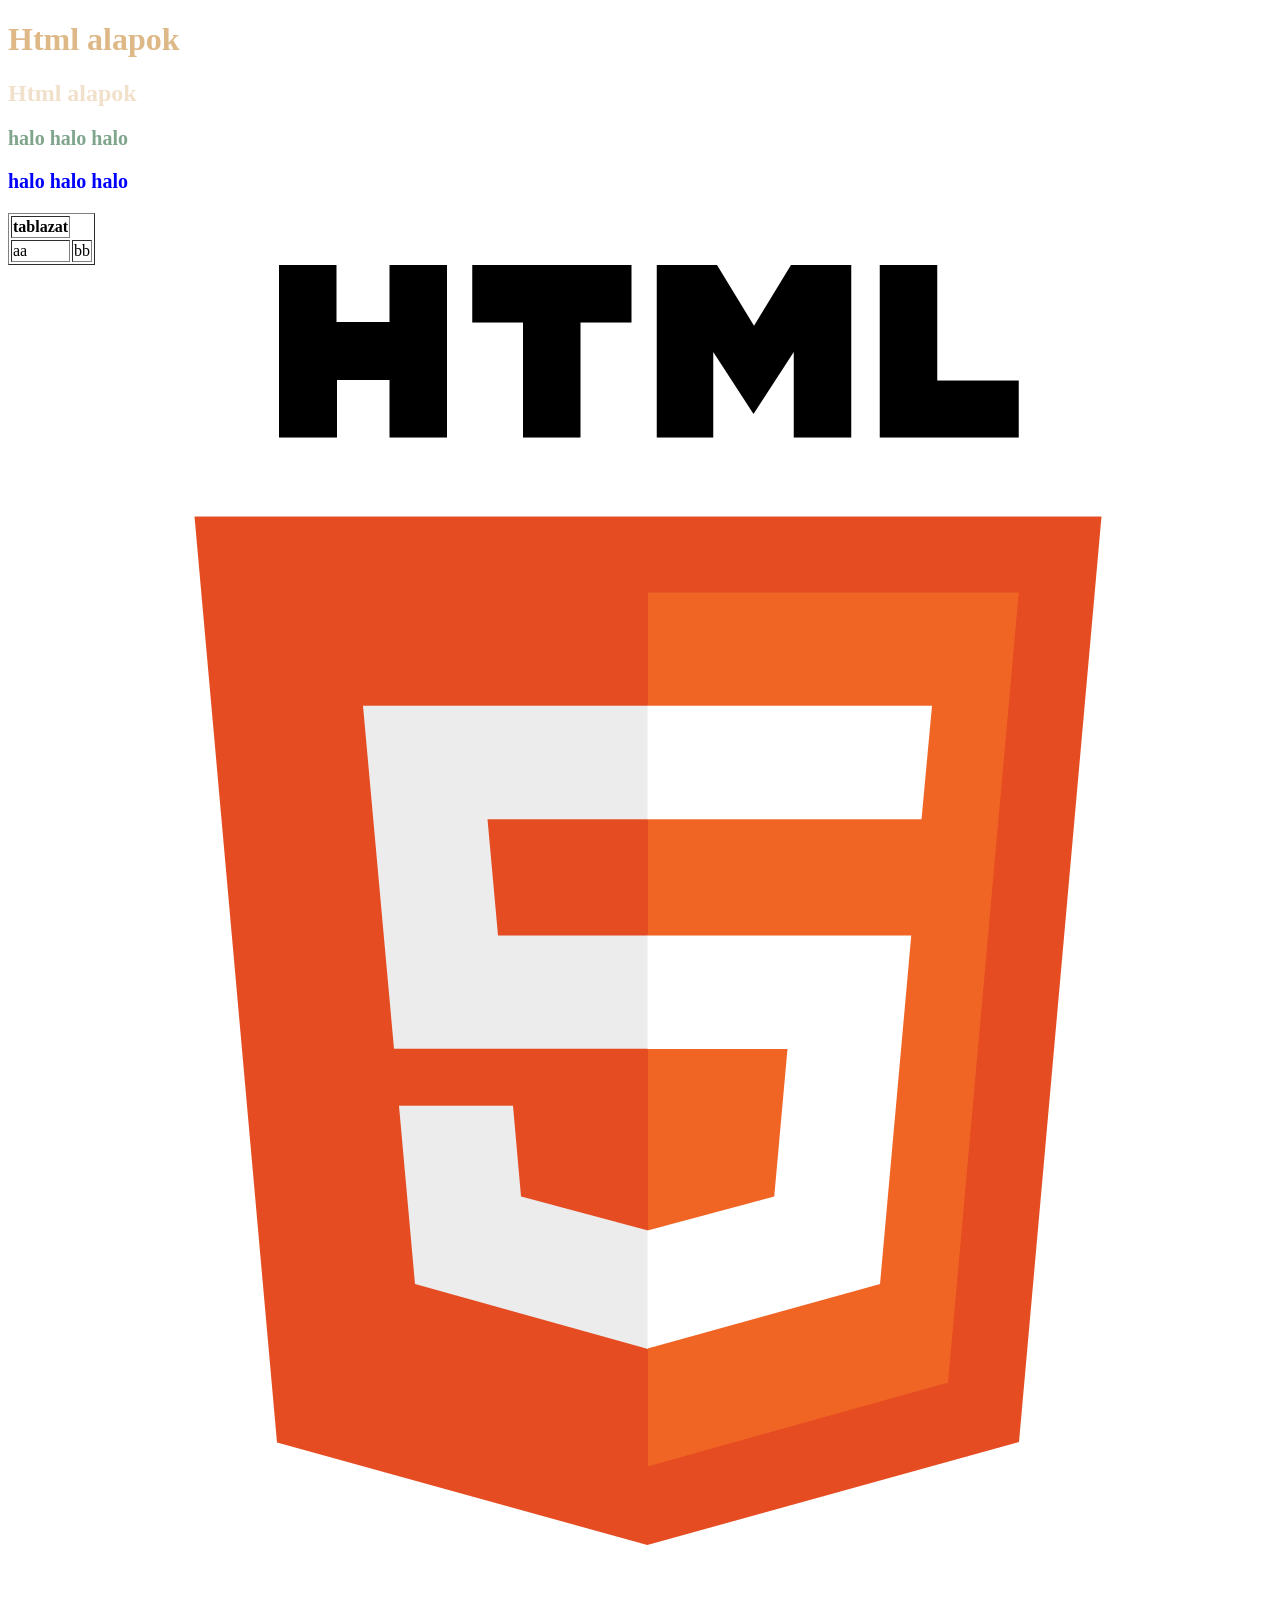
==== index.html @ 643392d2 "first commit" ====
<!DOCTYPE html>
<html lang="hu">
<head>
    <meta charset="UTF-8">
    <meta name="viewport" content="width=device-width, initial-scale=1.0">
    <title>halo</title>
    <style>
        body    {background-color: rgb(255, 255, 255);}
        h1      {color:burlywood;}
        p       {color: rgb(127, 165, 140);font-size: 20px;font-weight: 900;}
        h2      {color:rgba(222, 184, 135, 0.438);}
        .egyedi {color: blue;}
    </style>
</head>
<body>
    <h1>Html alapok</h1>
    <h2>Html alapok</h2>
    <p>halo halo halo</p>
    <p class="egyedi">halo halo halo</p>
    <table border="1">
        <thead>
            <tr>
            <th>tablazat</th>
            </tr>
        </thead>
        <tbody>
            <tr>
                <td>aa</td>
                <td>bb</td>
            </tr>
    </tbody>
    </table>
    <img src="./imgs/HTML5_logo_and_wordmark.svg.png" alt="">
    <video src="./vids/file_example_MP4_480_1_5MG.mp4"></video>
    <iframe width="560" height="315" src="https://www.youtube.com/embed/G4ZrD7IoFlo?si=lmw6Ap3sNV4gZOTF" title="YouTube video player" frameborder="0" allow="accelerometer; autoplay; clipboard-write; encrypted-media; gyroscope; picture-in-picture; web-share" referrerpolicy="strict-origin-when-cross-origin" allowfullscreen></iframe>
    
</body>
</html>
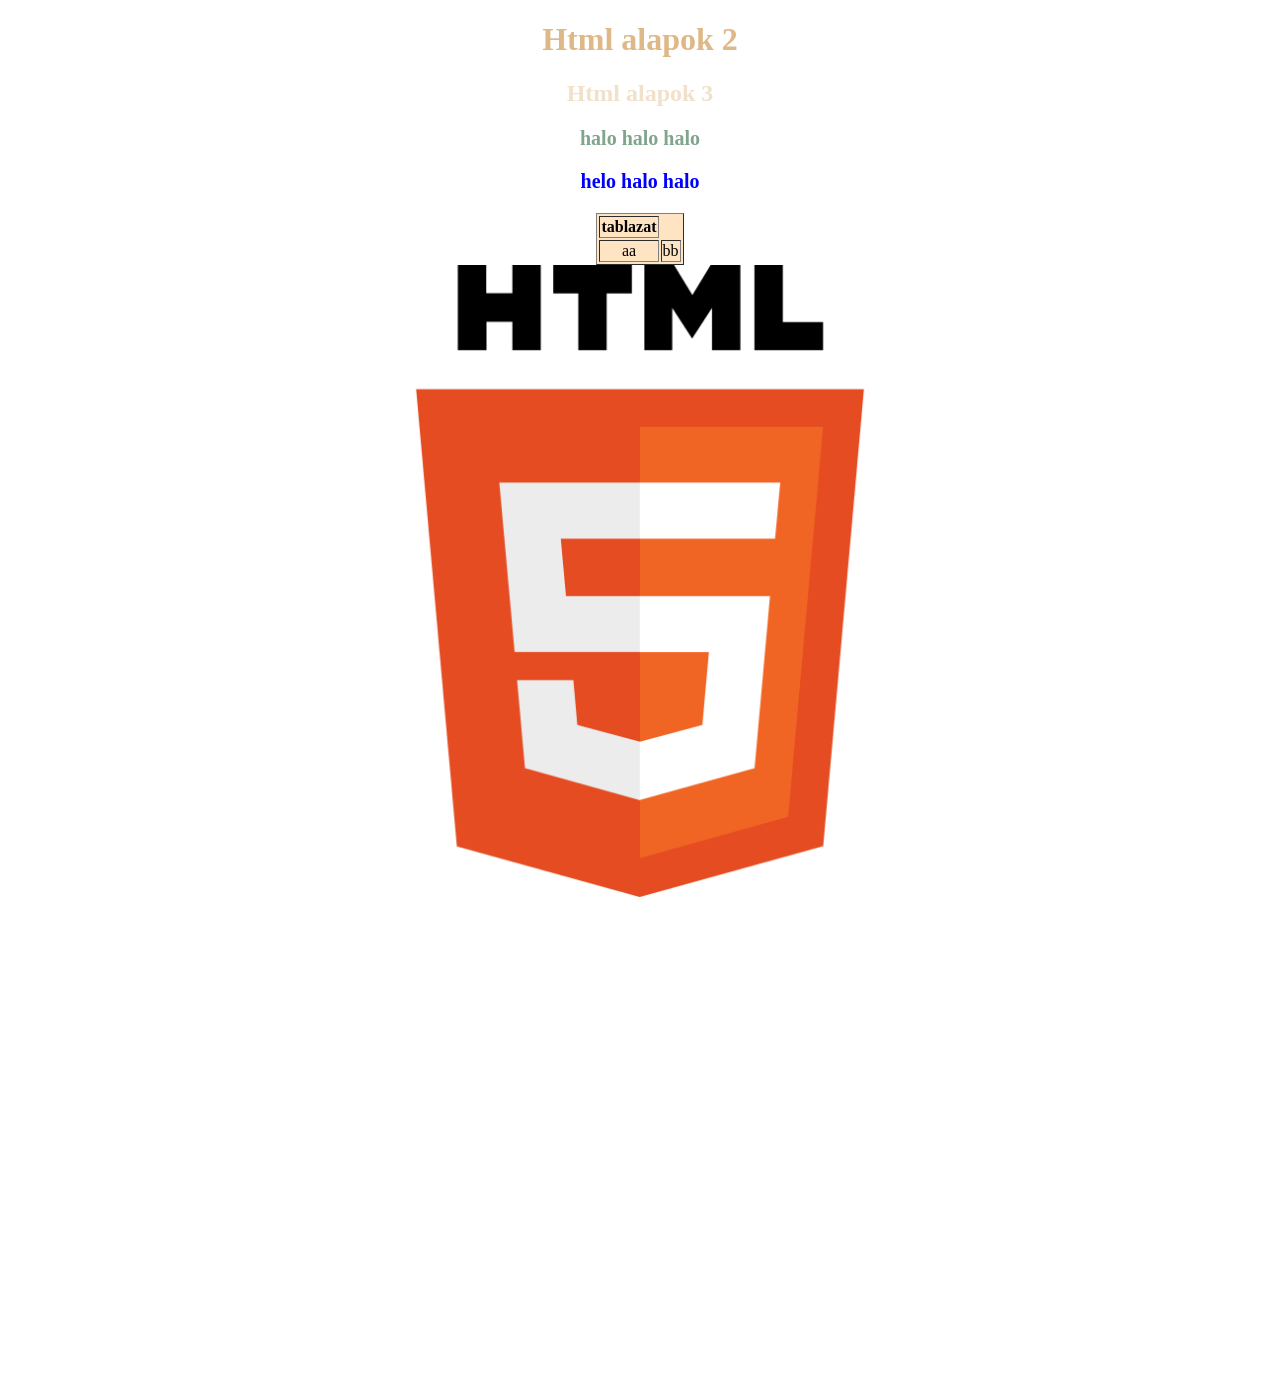
==== commit 2a957dfc: "divek" ====
--- a/index.html
+++ b/index.html
@@ -5,19 +5,30 @@
     <meta name="viewport" content="width=device-width, initial-scale=1.0">
     <title>halo</title>
     <style>
-        body    {background-color: rgb(255, 255, 255);}
+        body    {background-color: rgb(255, 255, 255);text-align: center;}
         h1      {color:burlywood;}
         p       {color: rgb(127, 165, 140);font-size: 20px;font-weight: 900;}
         h2      {color:rgba(222, 184, 135, 0.438);}
         .egyedi {color: blue;}
+        table{background-color: bisque;width: ;}
+        div{display: block; }
+        div.kep{}
+        div.tablazat{;}
+       
     </style>
 </head>
 <body>
-    <h1>Html alapok</h1>
-    <h2>Html alapok</h2>
+    <h1>Html alapok 2</h1>
+
+    <h2>Html alapok 3</h2>
+
     <p>halo halo halo</p>
-    <p class="egyedi">halo halo halo</p>
-    <table border="1">
+
+    <p class="egyedi">helo halo halo</p>
+
+
+    <div class="tablazat">
+        <table border="1" align="center">
         <thead>
             <tr>
             <th>tablazat</th>
@@ -28,11 +39,29 @@
                 <td>aa</td>
                 <td>bb</td>
             </tr>
-    </tbody>
-    </table>
-    <img src="./imgs/HTML5_logo_and_wordmark.svg.png" alt="">
-    <video src="./vids/file_example_MP4_480_1_5MG.mp4"></video>
-    <iframe width="560" height="315" src="https://www.youtube.com/embed/G4ZrD7IoFlo?si=lmw6Ap3sNV4gZOTF" title="YouTube video player" frameborder="0" allow="accelerometer; autoplay; clipboard-write; encrypted-media; gyroscope; picture-in-picture; web-share" referrerpolicy="strict-origin-when-cross-origin" allowfullscreen></iframe>
+         </tbody>
+        </table>
+    </div>
+
+
+
+    <div class="kep">
+        <img src="./imgs/HTML5_logo_and_wordmark.svg.png" alt="" width="50%" >
+     </div>
+
+
+    <div>
+        <video src="./vids/file_example_MP4_480_1_5MG.mp4"></video>
+    </div>
+
+
+    <div>
+         <iframe width="560" height="315" src="https://www.youtube.com/embed/G4ZrD7IoFlo?si=lmw6Ap3sNV4gZOTF" title="YouTube video player" frameborder="0" allow="accelerometer; autoplay; clipboard-write; encrypted-media; gyroscope; picture-in-picture; web-share" referrerpolicy="strict-origin-when-cross-origin" allowfullscreen></iframe>
+    </div>
+    
+    
+    
+   
     
 </body>
 </html>
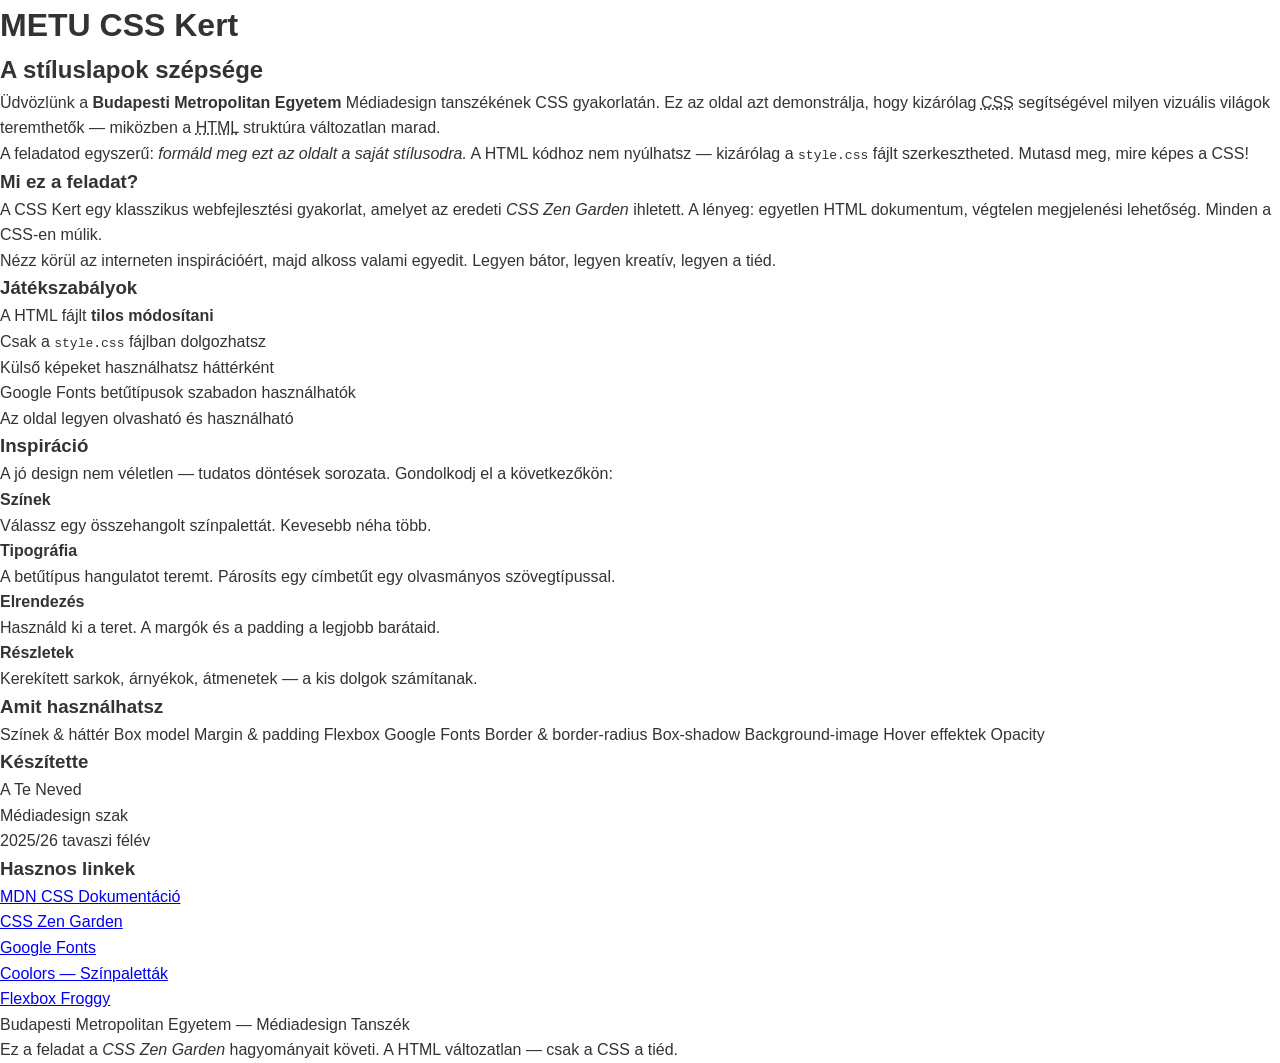
==== commit cb822036: "stilusvaltas" ====
--- a/index.html
+++ b/index.html
@@ -3,65 +3,124 @@
 <head>
     <meta charset="UTF-8">
     <meta name="viewport" content="width=device-width, initial-scale=1.0">
-    <title>halo</title>
-    <style>
-        body    {background-color: rgb(255, 255, 255);text-align: center;}
-        h1      {color:burlywood;}
-        p       {color: rgb(127, 165, 140);font-size: 20px;font-weight: 900;}
-        h2      {color:rgba(222, 184, 135, 0.438);}
-        .egyedi {color: blue;}
-        table{background-color: bisque;width: ;}
-        div{display: block; }
-        div.kep{}
-        div.tablazat{;}
-       
-    </style>
+    <title>METU CSS Kert — A CSS szépsége</title>
+    <link rel="stylesheet" href="style.css">
 </head>
-<body>
-    <h1>Html alapok 2</h1>
+<body id="metu-css-kert">
 
-    <h2>Html alapok 3</h2>
+    <div class="oldal-keret">
 
-    <p>halo halo halo</p>
+        <!-- FEJLÉC -->
+        <header class="fejlec" role="banner">
+            <h1 class="fooldal-cim">METU <span class="kiemeles">CSS</span> Kert</h1>
+            <h2 class="alcim">A stíluslapok szépsége</h2>
+        </header>
 
-    <p class="egyedi">helo halo halo</p>
+        <!-- BEVEZETŐ SZEKCIÓ -->
+        <section class="bevezeto" id="intro">
+            <div class="bevezeto-szoveg">
+                <p>Üdvözlünk a <strong>Budapesti Metropolitan Egyetem</strong> Médiadesign tanszékének CSS gyakorlatán. Ez az oldal azt demonstrálja, hogy kizárólag <abbr title="Cascading Style Sheets">CSS</abbr> segítségével milyen vizuális világok teremthetők — miközben a <abbr title="HyperText Markup Language">HTML</abbr> struktúra változatlan marad.</p>
+                <p>A feladatod egyszerű: <em>formáld meg ezt az oldalt a saját stílusodra.</em> A HTML kódhoz nem nyúlhatsz — kizárólag a <code>style.css</code> fájlt szerkesztheted. Mutasd meg, mire képes a CSS!</p>
+            </div>
+        </section>
 
+        <!-- FŐ TARTALOM -->
+        <main class="tartalom" role="main">
 
-    <div class="tablazat">
-        <table border="1" align="center">
-        <thead>
-            <tr>
-            <th>tablazat</th>
-            </tr>
-        </thead>
-        <tbody>
-            <tr>
-                <td>aa</td>
-                <td>bb</td>
-            </tr>
-         </tbody>
-        </table>
+            <!-- MI EZ? -->
+            <article class="kartya" id="mi-ez">
+                <h3 class="kartya-cim">Mi ez a feladat?</h3>
+                <p>A CSS Kert egy klasszikus webfejlesztési gyakorlat, amelyet az eredeti <cite>CSS Zen Garden</cite> ihletett. A lényeg: egyetlen HTML dokumentum, végtelen megjelenési lehetőség. Minden a CSS-en múlik.</p>
+                <p>Nézz körül az interneten inspirációért, majd alkoss valami egyedit. Legyen bátor, legyen kreatív, legyen a tiéd.</p>
+            </article>
+
+            <!-- SZABÁLYOK -->
+            <article class="kartya" id="szabalyok">
+                <h3 class="kartya-cim">Játékszabályok</h3>
+                <ul class="szabaly-lista">
+                    <li class="szabaly">A HTML fájlt <strong>tilos módosítani</strong></li>
+                    <li class="szabaly">Csak a <code>style.css</code> fájlban dolgozhatsz</li>
+                    <li class="szabaly">Külső képeket használhatsz háttérként</li>
+                    <li class="szabaly">Google Fonts betűtípusok szabadon használhatók</li>
+                    <li class="szabaly">Az oldal legyen olvasható és használható</li>
+                </ul>
+            </article>
+
+            <!-- INSPIRÁCIÓ -->
+            <article class="kartya" id="inspiracio">
+                <h3 class="kartya-cim">Inspiráció</h3>
+                <p>A jó design nem véletlen — tudatos döntések sorozata. Gondolkodj el a következőkön:</p>
+                <div class="inspiracio-racsozat">
+                    <div class="inspiracio-elem" id="szinek">
+                        <h4>Színek</h4>
+                        <p>Válassz egy összehangolt színpalettát. Kevesebb néha több.</p>
+                    </div>
+                    <div class="inspiracio-elem" id="tipografia">
+                        <h4>Tipográfia</h4>
+                        <p>A betűtípus hangulatot teremt. Párosíts egy címbetűt egy olvasmányos szövegtípussal.</p>
+                    </div>
+                    <div class="inspiracio-elem" id="elrendezes">
+                        <h4>Elrendezés</h4>
+                        <p>Használd ki a teret. A margók és a padding a legjobb barátaid.</p>
+                    </div>
+                    <div class="inspiracio-elem" id="reszletek">
+                        <h4>Részletek</h4>
+                        <p>Kerekített sarkok, árnyékok, átmenetek — a kis dolgok számítanak.</p>
+                    </div>
+                </div>
+            </article>
+
+            <!-- TECHNOLÓGIÁK -->
+            <article class="kartya" id="technologiak">
+                <h3 class="kartya-cim">Amit használhatsz</h3>
+                <div class="tech-lista">
+                    <span class="tech-badge">Színek &amp; háttér</span>
+                    <span class="tech-badge">Box model</span>
+                    <span class="tech-badge">Margin &amp; padding</span>
+                    <span class="tech-badge">Flexbox</span>
+                    <span class="tech-badge">Google Fonts</span>
+                    <span class="tech-badge">Border &amp; border-radius</span>
+                    <span class="tech-badge">Box-shadow</span>
+                    <span class="tech-badge">Background-image</span>
+                    <span class="tech-badge">Hover effektek</span>
+                    <span class="tech-badge">Opacity</span>
+                </div>
+            </article>
+
+        </main>
+
+        <!-- OLDALSÁV -->
+        <aside class="oldalsav" role="complementary">
+
+            <div class="szerzo-info">
+                <h3 class="oldalsav-cim">Készítette</h3>
+                <p class="szerzo-nev">A Te Neved</p>
+                <p class="szerzo-szak">Médiadesign szak</p>
+                <p class="szerzo-ev">2025/26 tavaszi félév</p>
+            </div>
+
+            <div class="hasznos-linkek">
+                <h3 class="oldalsav-cim">Hasznos linkek</h3>
+                <nav role="navigation">
+                    <ul class="link-lista">
+                        <li><a href="https://developer.mozilla.org/en-US/docs/Web/CSS" class="kulso-link">MDN CSS Dokumentáció</a></li>
+                        <li><a href="https://csszengarden.com/" class="kulso-link">CSS Zen Garden</a></li>
+                        <li><a href="https://fonts.google.com/" class="kulso-link">Google Fonts</a></li>
+                        <li><a href="https://coolors.co/" class="kulso-link">Coolors — Színpaletták</a></li>
+                        <li><a href="https://flexboxfroggy.com/" class="kulso-link">Flexbox Froggy</a></li>
+                    </ul>
+                </nav>
+            </div>
+
+        </aside>
+
+        <!-- LÁBLÉC -->
+        <footer class="lablec" role="contentinfo">
+            <p>Budapesti Metropolitan Egyetem — Médiadesign Tanszék</p>
+            <p class="lablec-megjegyzes">Ez a feladat a <cite>CSS Zen Garden</cite> hagyományait követi. A HTML változatlan — csak a CSS a tiéd.</p>
+        </footer>
+
     </div>
 
-
-
-    <div class="kep">
-        <img src="./imgs/HTML5_logo_and_wordmark.svg.png" alt="" width="50%" >
-     </div>
-
-
-    <div>
-        <video src="./vids/file_example_MP4_480_1_5MG.mp4"></video>
-    </div>
-
-
-    <div>
-         <iframe width="560" height="315" src="https://www.youtube.com/embed/G4ZrD7IoFlo?si=lmw6Ap3sNV4gZOTF" title="YouTube video player" frameborder="0" allow="accelerometer; autoplay; clipboard-write; encrypted-media; gyroscope; picture-in-picture; web-share" referrerpolicy="strict-origin-when-cross-origin" allowfullscreen></iframe>
-    </div>
-    
-    
-    
-   
-    
 </body>
-</html>+</html>
--- a/style.css
+++ b/style.css
@@ -0,0 +1,172 @@
+/* ============================================
+   METU CSS KERT — Starter Stíluslap
+   ============================================
+   
+   Ez a te vásznod! Csak ezt a fájlt szerkesztheted.
+   A HTML kódhoz NE NYÚLJ.
+   
+   Tippek:
+   - Használj Google Fonts-ot: https://fonts.google.com/
+     Példa: @import url('https://fonts.googleapis.com/css2?family=Poppins:wght@400;700&display=swap');
+   - Színpaletta generátor: https://coolors.co/
+   - CSS referencia: https://developer.mozilla.org/en-US/docs/Web/CSS
+   
+   Sok sikert! 🎨
+   ============================================ */
+
+
+/* --- GOOGLE FONTS IMPORTÁLÁS ---
+   Cseréld ki a saját választásodra!
+   -------------------------------- */
+/* @import url('https://fonts.googleapis.com/css2?family=VALASZD+KI&display=swap'); */
+
+
+/* --- ALAP BEÁLLÍTÁSOK --- */
+* {
+    margin: 0;
+    padding: 0;
+    box-sizing: border-box;
+}
+
+body {
+    /* Háttérszín */
+    background-color: #ffffff;
+    /* Betűtípus */
+    font-family: sans-serif;
+    /* Betűszín */
+    color: #333333;
+    /* Sormagasság */
+    line-height: 1.6;
+}
+
+
+/* --- OLDAL KERET --- */
+.oldal-keret {
+    /* Az egész oldal kerete / szélessége */
+}
+
+
+/* --- FEJLÉC --- */
+.fejlec {
+    /* Háttér, padding, szöveg igazítás */
+}
+
+.fooldal-cim {
+    /* Főcím stílusa */
+}
+
+.kiemeles {
+    /* A "CSS" szó kiemelése a címben */
+}
+
+.alcim {
+    /* Alcím stílusa */
+}
+
+
+/* --- BEVEZETŐ --- */
+.bevezeto {
+    /* A bevezető szekció háttere, padding-ja */
+}
+
+.bevezeto-szoveg p {
+    /* Bevezető bekezdések */
+}
+
+
+/* --- KÁRTYÁK (a fő tartalom elemei) --- */
+.kartya {
+    /* Háttér, padding, margin, border, border-radius, box-shadow */
+}
+
+.kartya-cim {
+    /* Kártya címek stílusa */
+}
+
+
+/* --- SZABÁLYOK LISTA --- */
+.szabaly-lista {
+    /* Lista stílus (list-style, padding) */
+}
+
+.szabaly {
+    /* Egyes szabály elemek */
+}
+
+
+/* --- INSPIRÁCIÓ RÁCS --- */
+.inspiracio-racsozat {
+    /* Használj flexbox-ot a 4 elem elrendezéséhez!
+       display: flex;
+       flex-wrap: wrap;
+       gap: ...;
+    */
+}
+
+.inspiracio-elem {
+    /* Egyes inspiráció kártyák */
+}
+
+.inspiracio-elem h4 {
+    /* Inspiráció alcímek */
+}
+
+
+/* --- TECHNOLÓGIA BADGE-EK --- */
+.tech-lista {
+    /* Flexbox elrendezés a badge-ekhez */
+}
+
+.tech-badge {
+    /* Kis címkék stílusa: háttér, padding, border-radius */
+}
+
+
+/* --- OLDALSÁV --- */
+.oldalsav {
+    /* Oldalsáv háttere, pozíciója */
+}
+
+.oldalsav-cim {
+    /* Oldalsáv címek */
+}
+
+.szerzo-nev {
+    /* Szerző neve — írd át a CSS-ben is ha akarod kiemelni */
+}
+
+
+/* --- LINKEK --- */
+.link-lista {
+    /* Link lista stílus */
+}
+
+.kulso-link {
+    /* Link stílus: szín, text-decoration */
+}
+
+.kulso-link:hover {
+    /* Hover effekt a linkekre */
+}
+
+
+/* --- LÁBLÉC --- */
+.lablec {
+    /* Lábléc háttér, padding, szöveg */
+}
+
+.lablec-megjegyzes {
+    /* Kis megjegyzés a láblécben */
+}
+
+
+/* --- EXTRA: Hover effektek, átmenetek ---
+   Próbálj ki transition-öket!
+   Példa:
+   .kartya {
+       transition: transform 0.3s ease;
+   }
+   .kartya:hover {
+       transform: scale(1.02);
+   }
+   ---------------------------------------- */
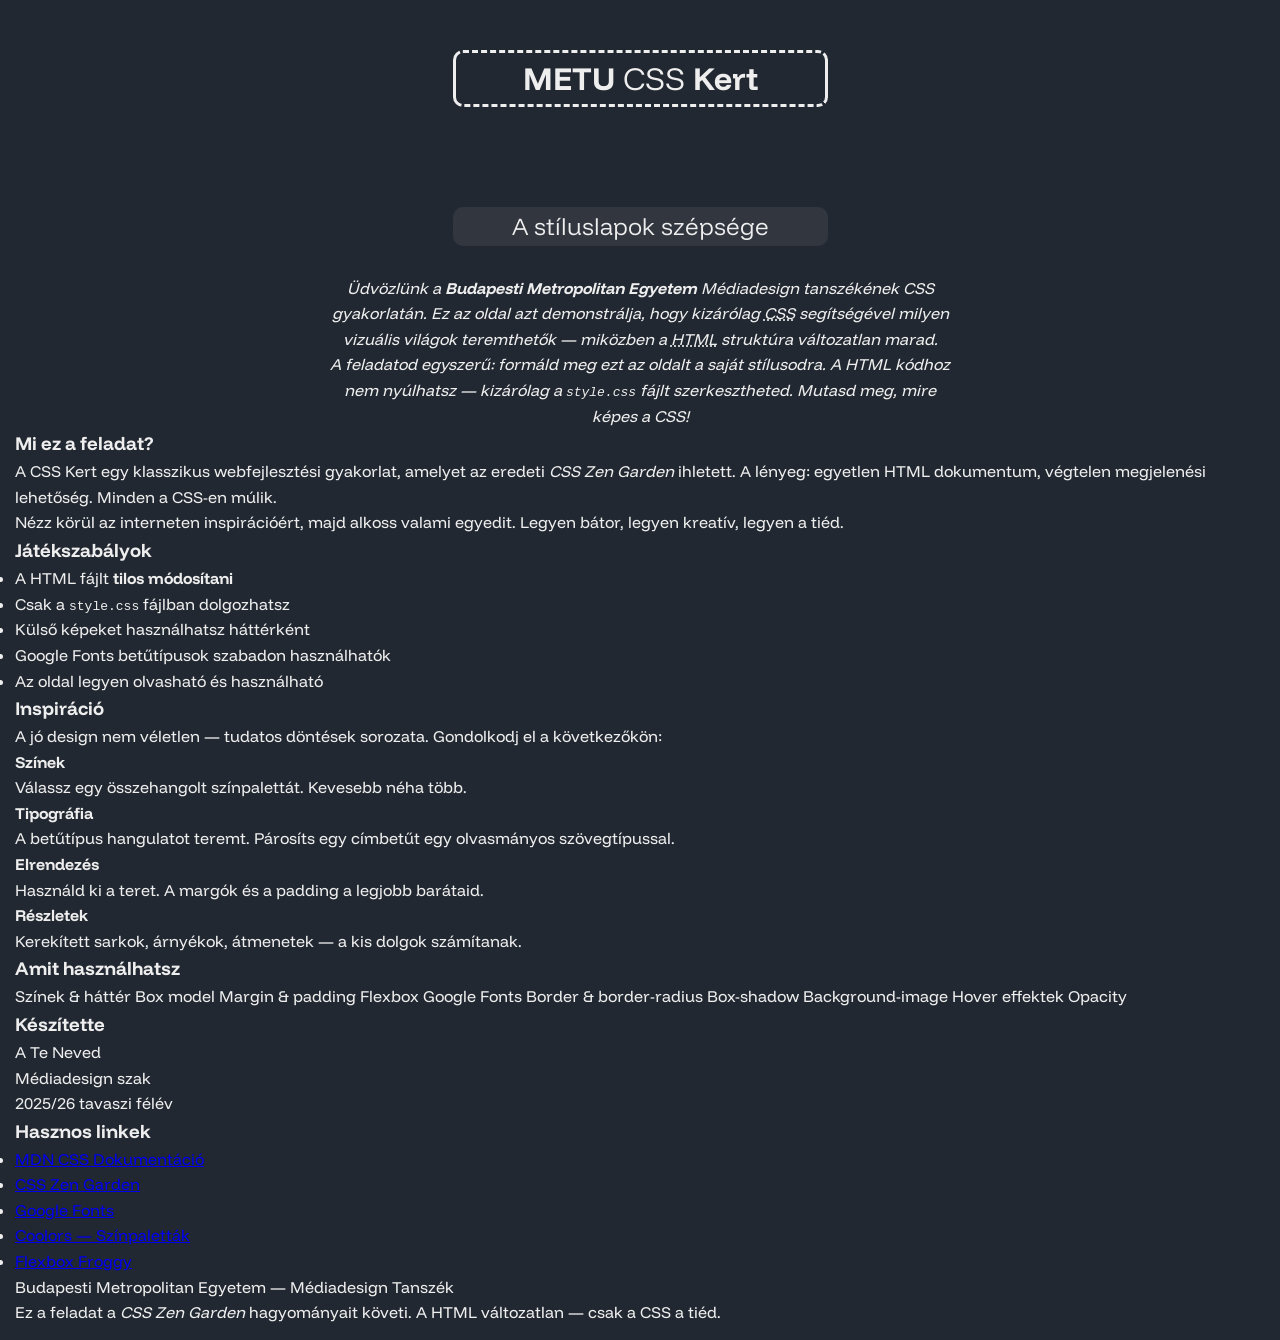
==== commit ba4c59e5: "ujann" ====
--- a/index.html
+++ b/index.html
@@ -5,6 +5,10 @@
     <meta name="viewport" content="width=device-width, initial-scale=1.0">
     <title>METU CSS Kert — A CSS szépsége</title>
     <link rel="stylesheet" href="style.css">
+    <link rel="preconnect" href="https://fonts.googleapis.com">
+<link rel="preconnect" href="https://fonts.gstatic.com" crossorigin>
+<link href="https://fonts.googleapis.com/css2?family=Funnel+Display:wght@300..800&family=Oxygen:wght@300;400;700&family=Space+Mono:ital,wght@0,400;0,700;1,400;1,700&display=swap" rel="stylesheet">
+    
 </head>
 <body id="metu-css-kert">
 
--- a/style.css
+++ b/style.css
@@ -30,13 +30,15 @@
 
 body {
     /* Háttérszín */
-    background-color: #ffffff;
+    background-color: #222831;
     /* Betűtípus */
-    font-family: sans-serif;
+    font-family: "Funnel Display", sans-serif;
     /* Betűszín */
-    color: #333333;
+    color: #EEEEEE;
     /* Sormagasság */
     line-height: 1.6;
+    margin: 15px;
+    
 }
 
 
@@ -53,20 +55,51 @@
 
 .fooldal-cim {
     /* Főcím stílusa */
+    margin: auto;
+    text-align: center;
+    margin-bottom: 0px;
+    margin-top: 50px;
+    border-radius: 10px;
+    border-style: solid;
+    border-bottom: dashed;
+    border-top: dashed;
+    border-width: 3px;
+    width: 30%;
+    margin-bottom: 100px;
+    
+
+   
 }
 
 .kiemeles {
     /* A "CSS" szó kiemelése a címben */
-}
+    font-weight: 100;
+}
+
+
 
 .alcim {
     /* Alcím stílusa */
+    border-radius: 10px;
+    margin: auto;
+    display: flex;
+    justify-content: center;
+    align-items: center;
+    width: 30%;
+    font-weight: 300;
+    background-color: #31363F;
+    margin-bottom: 30px;
+   
 }
 
 
 /* --- BEVEZETŐ --- */
 .bevezeto {
     /* A bevezető szekció háttere, padding-ja */
+    margin: auto;
+    text-align: center;
+    width: 50%;
+    font-style: italic;
 }
 
 .bevezeto-szoveg p {
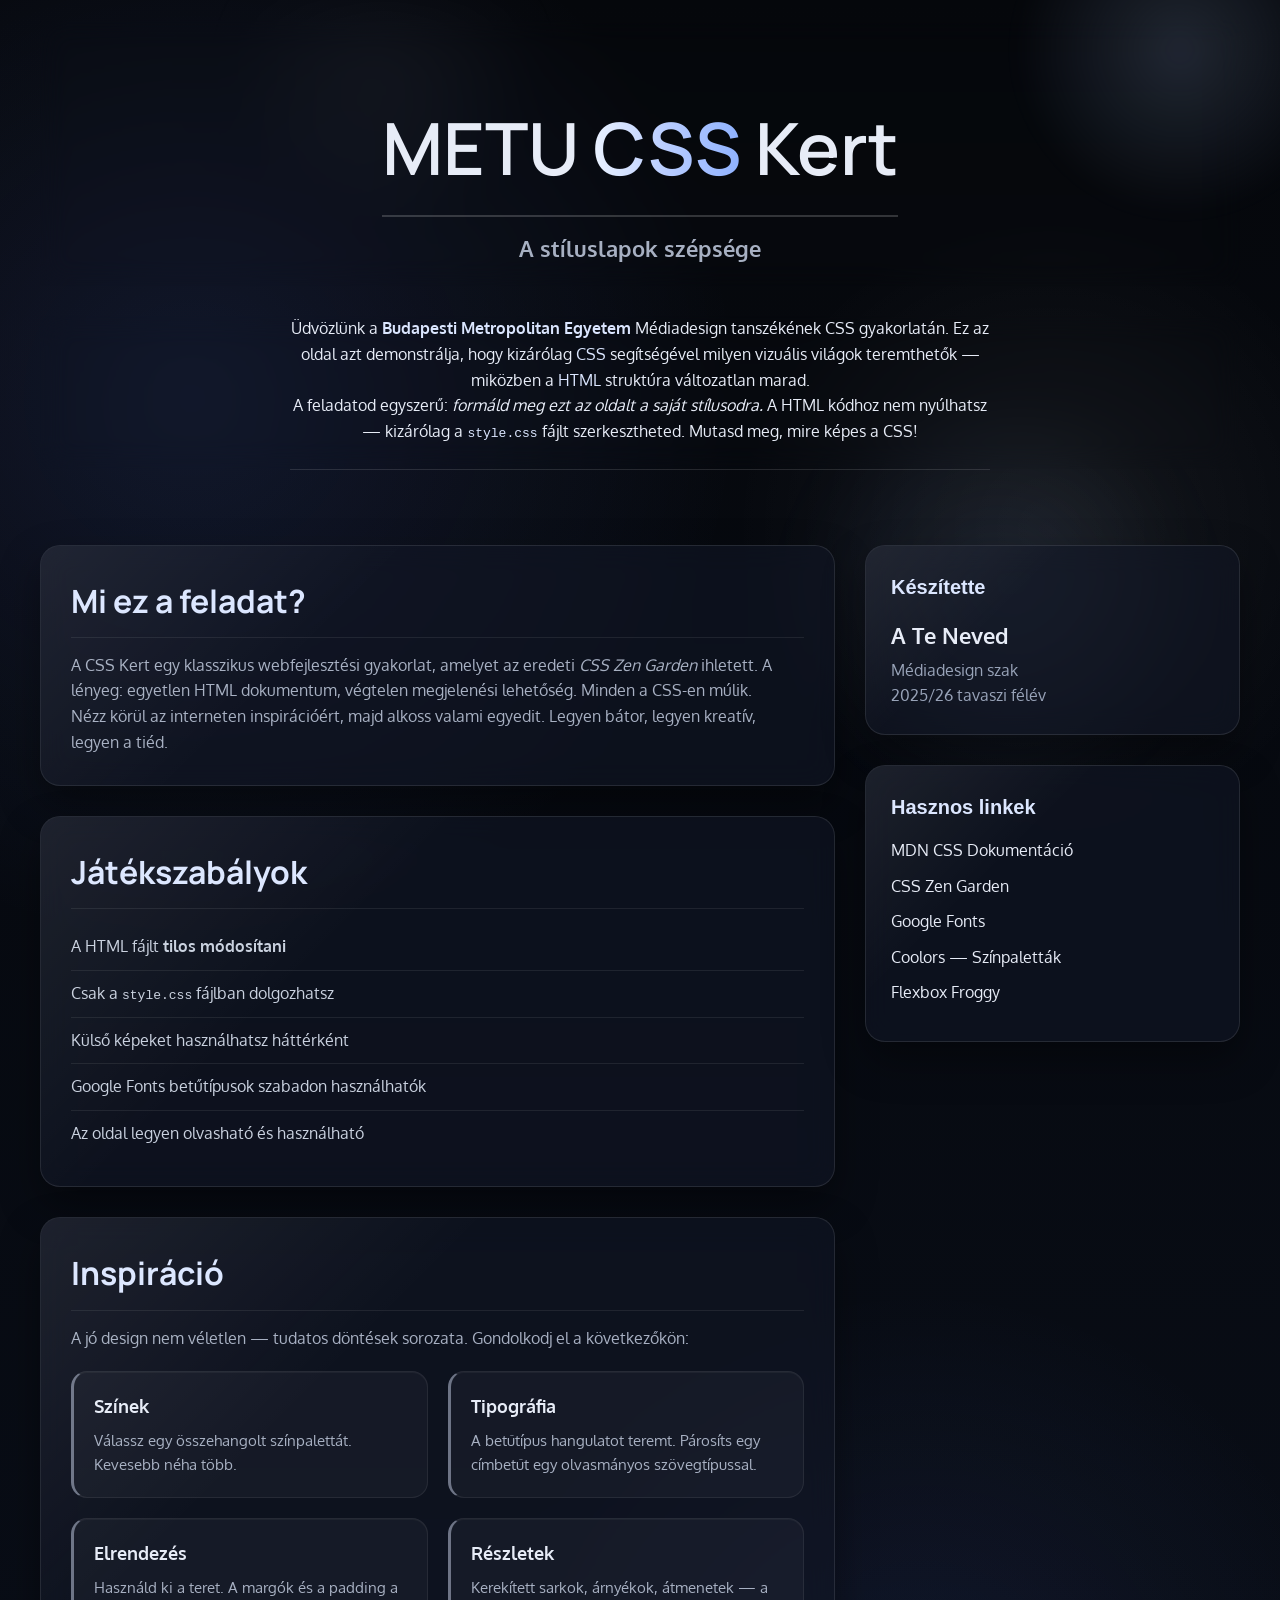
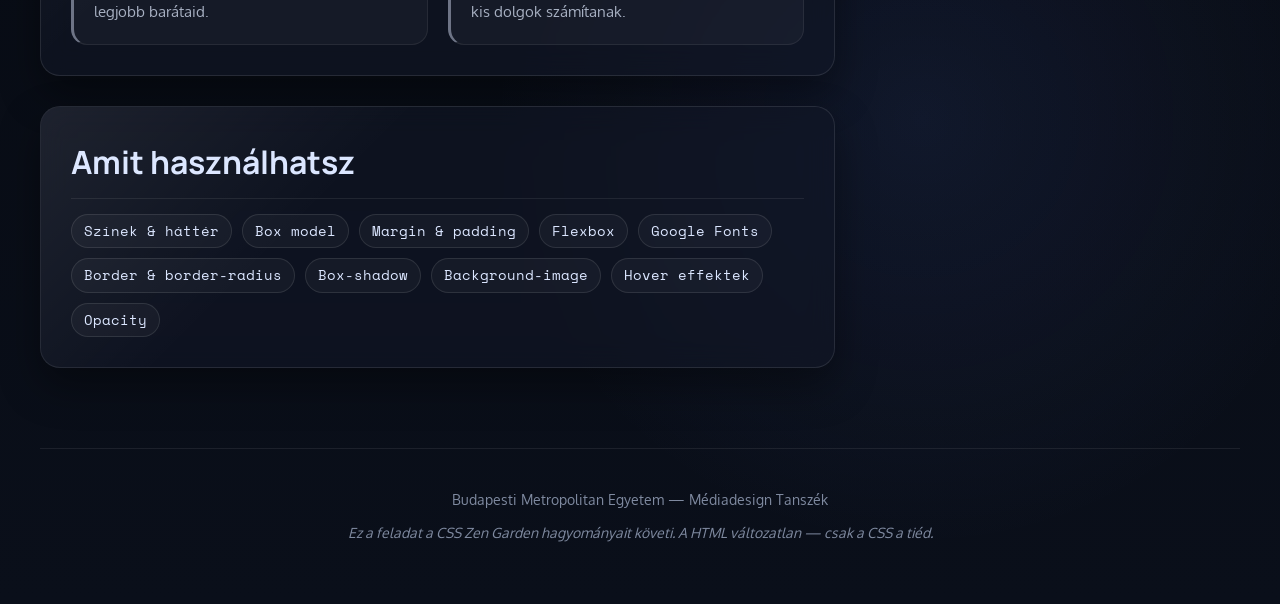
==== commit 2d626aab: "ujabb modositas" ====
--- a/index.html
+++ b/index.html
@@ -7,9 +7,7 @@
     <link rel="stylesheet" href="style.css">
     <link rel="preconnect" href="https://fonts.googleapis.com">
 <link rel="preconnect" href="https://fonts.gstatic.com" crossorigin>
-<link href="https://fonts.googleapis.com/css2?family=Funnel+Display:wght@300..800&family=Oxygen:wght@300;400;700&family=Space+Mono:ital,wght@0,400;0,700;1,400;1,700&display=swap" rel="stylesheet">
-    
-</head>
+<link href="https://fonts.googleapis.com/css2?family=Manrope:wght@400;600;700;800&family=Oxygen:wght@300;400;700&family=Space+Mono:wght@400;700&display=swap" rel="stylesheet"></head>
 <body id="metu-css-kert">
 
     <div class="oldal-keret">
--- a/style.css
+++ b/style.css
@@ -22,6 +22,19 @@
 
 
 /* --- ALAP BEÁLLÍTÁSOK --- */
+:root {
+    --hatter-szin: #05070b;
+    --hatter-szin-mely: #0a0f1a;
+    --szoveg-szin: #e7ecf7;
+    --masodlagos-szoveg: #a7b0c2;
+    --kiemelo-szin: #dbe6ff;
+    --kartya-hatter: rgba(18, 24, 38, 0.58);
+    --kartya-hatter-eros: rgba(12, 16, 28, 0.76);
+    --szegely-szin: rgba(255, 255, 255, 0.10);
+    --arnyek: 0 18px 40px rgba(0, 0, 0, 0.38);
+    --feny: rgba(170, 198, 255, 0.16);
+}
+
 * {
     margin: 0;
     padding: 0;
@@ -29,177 +42,366 @@
 }
 
 body {
-    /* Háttérszín */
-    background-color: #222831;
-    /* Betűtípus */
-    font-family: "Funnel Display", sans-serif;
-    /* Betűszín */
-    color: #EEEEEE;
-    /* Sormagasság */
+    background:
+        radial-gradient(circle at 15% 18%, rgba(104, 136, 255, 0.12), transparent 26%),
+        radial-gradient(circle at 82% 24%, rgba(255, 255, 255, 0.06), transparent 16%),
+        radial-gradient(circle at 72% 78%, rgba(99, 133, 255, 0.09), transparent 22%),
+        linear-gradient(180deg, var(--hatter-szin) 0%, var(--hatter-szin-mely) 100%);
+    color: var(--szoveg-szin);
+    font-family: "Oxygen", sans-serif;
     line-height: 1.6;
-    margin: 15px;
-    
-}
-
+    padding: 20px;
+    min-height: 100vh;
+    position: relative;
+}
+
+/* finom háttérfény az üveghatás mögé */
+body::before {
+    content: "";
+    position: fixed;
+    inset: 0;
+    pointer-events: none;
+    background:
+        radial-gradient(circle at 78% 66%, rgba(145, 182, 255, 0.10), transparent 18%),
+        radial-gradient(circle at 30% 8%, rgba(255, 255, 255, 0.04), transparent 14%);
+    filter: blur(28px);
+}
 
 /* --- OLDAL KERET --- */
 .oldal-keret {
-    /* Az egész oldal kerete / szélessége */
-}
-
+    max-width: 1200px;
+    margin: 0 auto;
+    display: flex;
+    flex-wrap: wrap;
+    gap: 30px;
+    position: relative;
+    z-index: 1;
+}
+
+/* --- KÖZÖS PANEL STÍLUS --- */
+.fejlec,
+.bevezeto,
+.kartya,
+.szerzo-info,
+.hasznos-linkek {
+    background: var(--kartya-hatter);
+    border: 1px solid var(--szegely-szin);
+    box-shadow: var(--arnyek);
+    backdrop-filter: blur(14px);
+    -webkit-backdrop-filter: blur(14px);
+}
 
 /* --- FEJLÉC --- */
 .fejlec {
-    /* Háttér, padding, szöveg igazítás */
+    width: 100%;
+    text-align: center;
+    padding: 70px 20px 20px 20px;
+    background: none;
+    border: none;
+    box-shadow: none;
+}
+
+.fejlec::before {
+    content: "";
+    position: absolute;
+    width: 360px;
+    height: 360px;
+    right: -120px;
+    top: -150px;
+    border-radius: 50%;
+    background: radial-gradient(circle, rgba(176, 203, 255, 0.16), transparent 66%);
+    filter: blur(10px);
 }
 
 .fooldal-cim {
-    /* Főcím stílusa */
-    margin: auto;
-    text-align: center;
-    margin-bottom: 0px;
-    margin-top: 50px;
-    border-radius: 10px;
-    border-style: solid;
-    border-bottom: dashed;
-    border-top: dashed;
-    border-width: 3px;
-    width: 30%;
-    margin-bottom: 100px;
-    
-
-   
-}
+    font-family: "Manrope", sans-serif;
+    font-size: 72px;
+    font-weight: 600;
+    letter-spacing: px;
+    margin-bottom: 14px;
+    display: inline-block;
+    padding-bottom: 10px;
+    border-bottom: 2px solid rgba(255, 255, 255, 0.18);
+}
+
 
 .kiemeles {
-    /* A "CSS" szó kiemelése a címben */
-    font-weight: 100;
-}
-
-
+    background: linear-gradient(90deg, #eaf2ff, #b8ccff, #8fb2ff);
+    -webkit-background-clip: text;
+    -webkit-text-fill-color: transparent;
+}
 
 .alcim {
-    /* Alcím stílusa */
-    border-radius: 10px;
-    margin: auto;
-    display: flex;
-    justify-content: center;
-    align-items: center;
-    width: 30%;
-    font-weight: 300;
-    background-color: #31363F;
-    margin-bottom: 30px;
-   
+    font-size: 22px;
+    color: #a7b0c2;
+    max-width: 700px;
+    margin: 0 auto;
 }
 
 
 /* --- BEVEZETŐ --- */
 .bevezeto {
-    /* A bevezető szekció háttere, padding-ja */
-    margin: auto;
+    width: 100%;
     text-align: center;
-    width: 50%;
-    font-style: italic;
-}
-
-.bevezeto-szoveg p {
-    /* Bevezető bekezdések */
-}
-
+    margin-bottom: 45px;
+    padding: 0 30px;
+    background: none;
+    border: none;
+    box-shadow: none;
+}
+
+.bevezeto-szoveg {
+    max-width: 700px;
+    margin: 0 auto;
+    padding-bottom: 24px;
+    border-bottom: 1px solid rgba(255, 255, 255, 0.12);
+}
+
+.bevezeto strong,
+.bevezeto abbr,
+.bevezeto code {
+    color: var(--kiemelo-szin);
+    text-decoration: none;
+}
+
+.tartalom {
+    flex: 1 1 65%;
+}
+
+.oldalsav {
+    flex: 1 1 30%;
+}
 
 /* --- KÁRTYÁK (a fő tartalom elemei) --- */
 .kartya {
-    /* Háttér, padding, margin, border, border-radius, box-shadow */
+    background: var(--kartya-hatter);
+    padding: 30px;
+    margin-bottom: 30px;
+    border-radius: 20px;
+    border: 1px solid var(--szegely-szin);
+    box-shadow: var(--arnyek);
+    transition: transform 0.3s ease, box-shadow 0.3s ease, border-color 0.3s ease;
+    position: relative;
+    overflow: hidden;
+}
+
+.kartya::before,
+.szerzo-info::before,
+.hasznos-linkek::before {
+    content: "";
+    position: absolute;
+    inset: 0;
+    background: linear-gradient(135deg, rgba(255,255,255,0.07), transparent 36%);
+    pointer-events: none;
+}
+
+.kartya:hover {
+    transform: translateY(-8px);
+    box-shadow: 0 22px 42px rgba(0, 0, 0, 0.42);
+    border-color: rgba(255, 255, 255, 0.16);
 }
 
 .kartya-cim {
-    /* Kártya címek stílusa */
-}
-
+    font-family: "manrope", sans-serif;
+    font-size: 32px;
+    color: var(--kiemelo-szin);
+    margin-bottom: 15px;
+    border-bottom: 1px solid rgba(255, 255, 255, 0.08);
+    padding-bottom: 10px;
+    
+}
+
+.kartya p {
+    color: var(--masodlagos-szoveg);
+}
 
 /* --- SZABÁLYOK LISTA --- */
 .szabaly-lista {
-    /* Lista stílus (list-style, padding) */
+    list-style: none;
+    padding: 0;
 }
 
 .szabaly {
-    /* Egyes szabály elemek */
+    padding: 10px 0;
+    border-bottom: 1px solid rgba(255, 255, 255, 0.08);
+    color: #c9d1df;
+}
+
+.szabaly:last-child {
+    border-bottom: none;
 }
 
 
 /* --- INSPIRÁCIÓ RÁCS --- */
 .inspiracio-racsozat {
-    /* Használj flexbox-ot a 4 elem elrendezéséhez!
-       display: flex;
-       flex-wrap: wrap;
-       gap: ...;
-    */
+    display: flex;
+    flex-wrap: wrap;
+    gap: 20px;
+    margin-top: 20px;
 }
 
 .inspiracio-elem {
-    /* Egyes inspiráció kártyák */
+    flex: 1 1 calc(50% - 20px);
+    background: rgba(255, 255, 255, 0.035);
+    padding: 20px;
+    border-radius: 16px;
+    border: 1px solid rgba(255, 255, 255, 0.08);
+    border-left: 3px solid rgba(219, 230, 255, 0.45);
+    box-shadow: inset 0 1px 0 rgba(255,255,255,0.04);
 }
 
 .inspiracio-elem h4 {
-    /* Inspiráció alcímek */
+    color: var(--szoveg-szin);
+    margin-bottom: 8px;
+    font-size: 18px;
+}
+
+.inspiracio-elem p {
+    font-size: 15px;
+    color: var(--masodlagos-szoveg);
 }
 
 
 /* --- TECHNOLÓGIA BADGE-EK --- */
 .tech-lista {
-    /* Flexbox elrendezés a badge-ekhez */
+    display: flex;
+    flex-wrap: wrap;
+    gap: 10px;
+    margin-top: 15px;
 }
 
 .tech-badge {
-    /* Kis címkék stílusa: háttér, padding, border-radius */
+    background-color: rgba(255, 255, 255, 0.035);
+    color: var(--kiemelo-szin);
+    border: 1px solid rgba(255, 255, 255, 0.10);
+    padding: 5px 12px;
+    border-radius: 20px;
+    font-size: 14px;
+    font-family: "Space Mono", monospace;
+    transition: all 0.3s ease;
+}
+
+.tech-badge:hover {
+    background-color: rgba(219, 230, 255, 0.14);
+    color: #ffffff;
+    border-color: rgba(219, 230, 255, 0.20);
+    cursor: default;
 }
 
 
 /* --- OLDALSÁV --- */
-.oldalsav {
-    /* Oldalsáv háttere, pozíciója */
+.szerzo-info,
+.hasznos-linkek {
+    background: var(--kartya-hatter);
+    padding: 25px;
+    border-radius: 20px;
+    margin-bottom: 30px;
+    border: 1px solid var(--szegely-szin);
+    transition: transform 0.3s ease, box-shadow 0.3s ease, border-color 0.3s ease;
+    position: relative;
+    overflow: hidden;
+}
+
+.szerzo-info:hover,
+.hasznos-linkek:hover {
+    transform: translateY(-4px);
+    box-shadow: 0 20px 38px rgba(0, 0, 0, 0.38);
+    border-color: rgba(255, 255, 255, 0.15);
 }
 
 .oldalsav-cim {
-    /* Oldalsáv címek */
+    font-family: "Funnel Display", sans-serif;
+    font-size: 20px;
+    margin-bottom: 15px;
+    color: var(--kiemelo-szin);
 }
 
 .szerzo-nev {
-    /* Szerző neve — írd át a CSS-ben is ha akarod kiemelni */
-}
-
+    font-size: 22px;
+    font-weight: bold;
+    margin-bottom: 5px;
+}
+
+.szerzo-szak,
+.szerzo-ev {
+    font-size: 16px;
+    color: #98a3b8;
+}
 
 /* --- LINKEK --- */
 .link-lista {
-    /* Link lista stílus */
+    list-style: none;
+}
+
+.link-lista li {
+    margin-bottom: 10px;
 }
 
 .kulso-link {
-    /* Link stílus: szín, text-decoration */
+    color: var(--szoveg-szin);
+    text-decoration: none;
+    font-size: 16px;
+    transition: color 0.2s ease, opacity 0.2s ease;
 }
 
 .kulso-link:hover {
-    /* Hover effekt a linkekre */
+    color: var(--kiemelo-szin);
+    text-decoration: underline;
 }
 
 
 /* --- LÁBLÉC --- */
 .lablec {
-    /* Lábléc háttér, padding, szöveg */
+    width: 100%;
+    text-align: center;
+    padding: 40px 20px;
+    margin-top: 20px;
+    color: #7f8aa0;
+    font-size: 14px;
+    border-top: 1px solid rgba(255, 255, 255, 0.08);
 }
 
 .lablec-megjegyzes {
-    /* Kis megjegyzés a láblécben */
-}
-
-
-/* --- EXTRA: Hover effektek, átmenetek ---
-   Próbálj ki transition-öket!
-   Példa:
-   .kartya {
-       transition: transform 0.3s ease;
-   }
-   .kartya:hover {
-       transform: scale(1.02);
-   }
+    margin-top: 10px;
+    font-style: italic;
+}
+
+
+/* --- RESZPONZÍV FINOMÍTÁSOK ---
+   csak vizuális finomítás, layout logika nem változik */
+@media (max-width: 900px) {
+    .fooldal-cim {
+        font-size: 52px;
+    }
+
+    .alcim {
+        font-size: 20px;
+    }
+}
+
+@media (max-width: 600px) {
+    body {
+        padding: 16px;
+    }
+
+    .fejlec {
+        padding: 48px 18px;
+    }
+
+    .bevezeto,
+    .kartya,
+    .szerzo-info,
+    .hasznos-linkek {
+        padding: 22px;
+        border-radius: 16px;
+    }
+
+    .fooldal-cim {
+        font-size: 42px;
+    }
+
+    .kartya-cim {
+        font-size: 28px;
+    }
+}
    ---------------------------------------- */
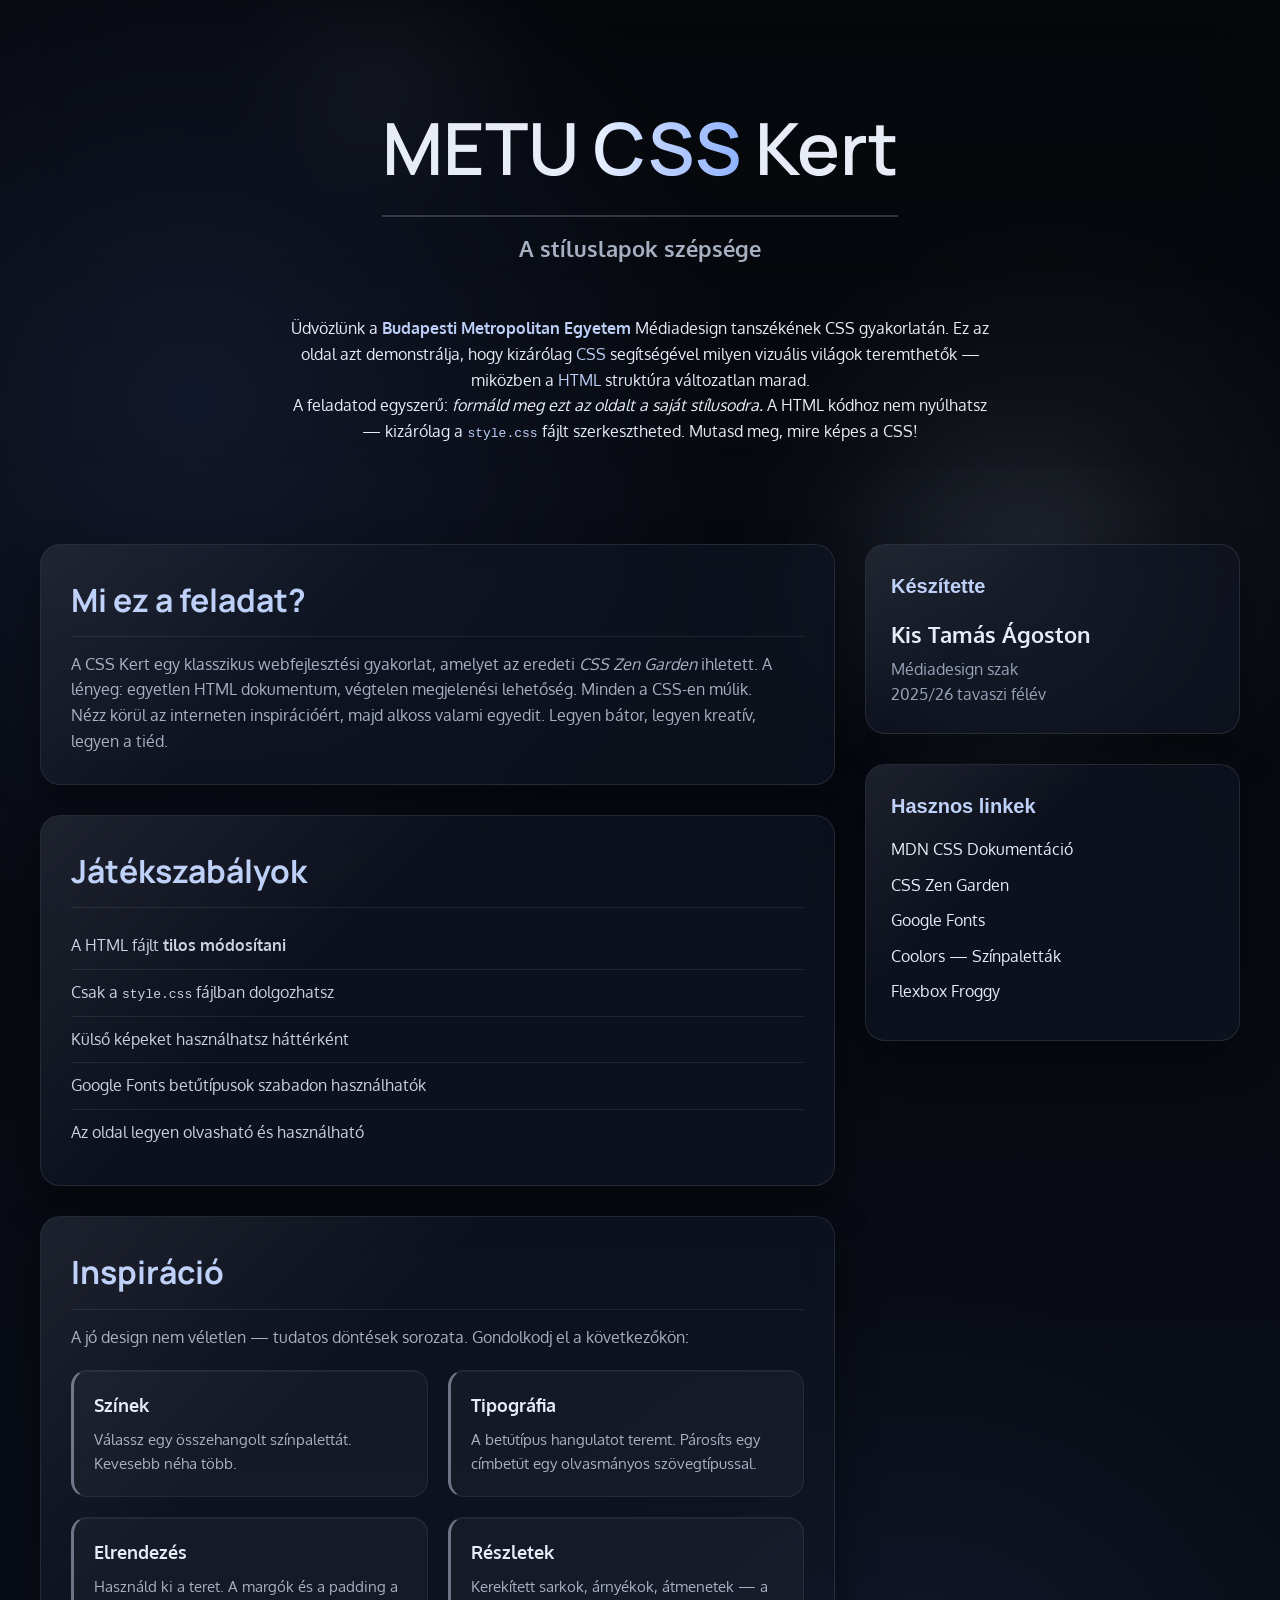
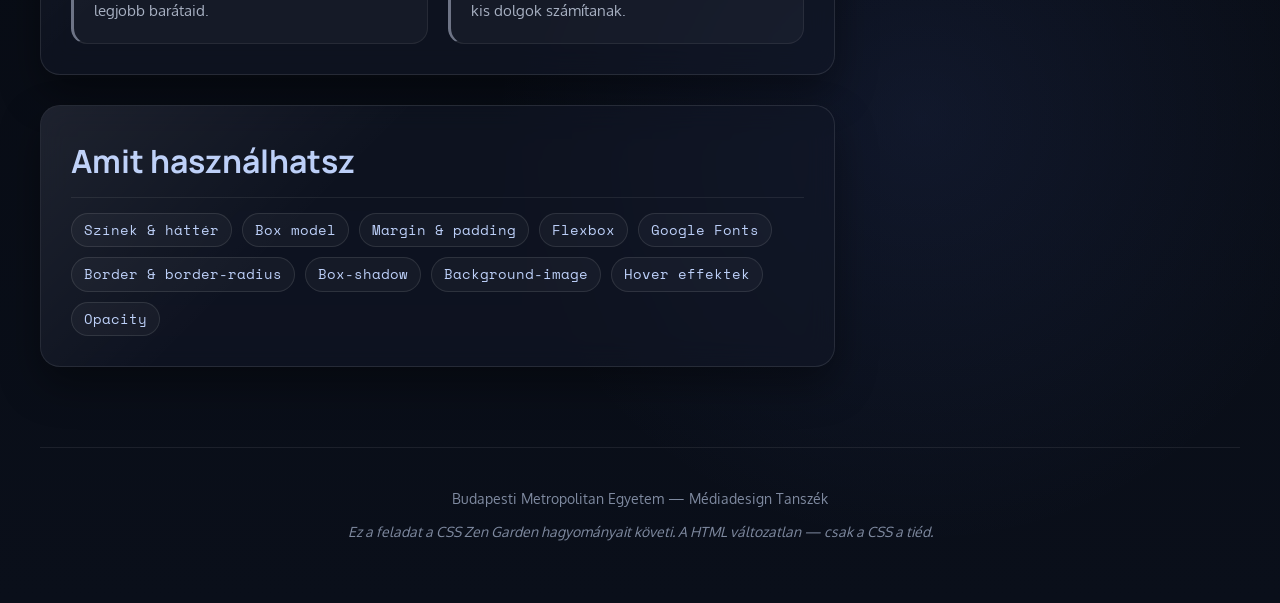
==== commit 78ac261a: "vegso" ====
--- a/index.html
+++ b/index.html
@@ -96,7 +96,7 @@
 
             <div class="szerzo-info">
                 <h3 class="oldalsav-cim">Készítette</h3>
-                <p class="szerzo-nev">A Te Neved</p>
+                <p class="szerzo-nev">Kis Tamás Ágoston</p>
                 <p class="szerzo-szak">Médiadesign szak</p>
                 <p class="szerzo-ev">2025/26 tavaszi félév</p>
             </div>
--- a/style.css
+++ b/style.css
@@ -27,7 +27,7 @@
     --hatter-szin-mely: #0a0f1a;
     --szoveg-szin: #e7ecf7;
     --masodlagos-szoveg: #a7b0c2;
-    --kiemelo-szin: #dbe6ff;
+    --kiemelo-szin: #bccff8;
     --kartya-hatter: rgba(18, 24, 38, 0.58);
     --kartya-hatter-eros: rgba(12, 16, 28, 0.76);
     --szegely-szin: rgba(255, 255, 255, 0.10);
@@ -55,7 +55,6 @@
     position: relative;
 }
 
-/* finom háttérfény az üveghatás mögé */
 body::before {
     content: "";
     position: fixed;
@@ -101,17 +100,6 @@
     box-shadow: none;
 }
 
-.fejlec::before {
-    content: "";
-    position: absolute;
-    width: 360px;
-    height: 360px;
-    right: -120px;
-    top: -150px;
-    border-radius: 50%;
-    background: radial-gradient(circle, rgba(176, 203, 255, 0.16), transparent 66%);
-    filter: blur(10px);
-}
 
 .fooldal-cim {
     font-family: "Manrope", sans-serif;
@@ -154,7 +142,6 @@
     max-width: 700px;
     margin: 0 auto;
     padding-bottom: 24px;
-    border-bottom: 1px solid rgba(255, 255, 255, 0.12);
 }
 
 .bevezeto strong,
@@ -366,42 +353,4 @@
     font-style: italic;
 }
 
-
-/* --- RESZPONZÍV FINOMÍTÁSOK ---
-   csak vizuális finomítás, layout logika nem változik */
-@media (max-width: 900px) {
-    .fooldal-cim {
-        font-size: 52px;
-    }
-
-    .alcim {
-        font-size: 20px;
-    }
-}
-
-@media (max-width: 600px) {
-    body {
-        padding: 16px;
-    }
-
-    .fejlec {
-        padding: 48px 18px;
-    }
-
-    .bevezeto,
-    .kartya,
-    .szerzo-info,
-    .hasznos-linkek {
-        padding: 22px;
-        border-radius: 16px;
-    }
-
-    .fooldal-cim {
-        font-size: 42px;
-    }
-
-    .kartya-cim {
-        font-size: 28px;
-    }
-}
    ---------------------------------------- */
